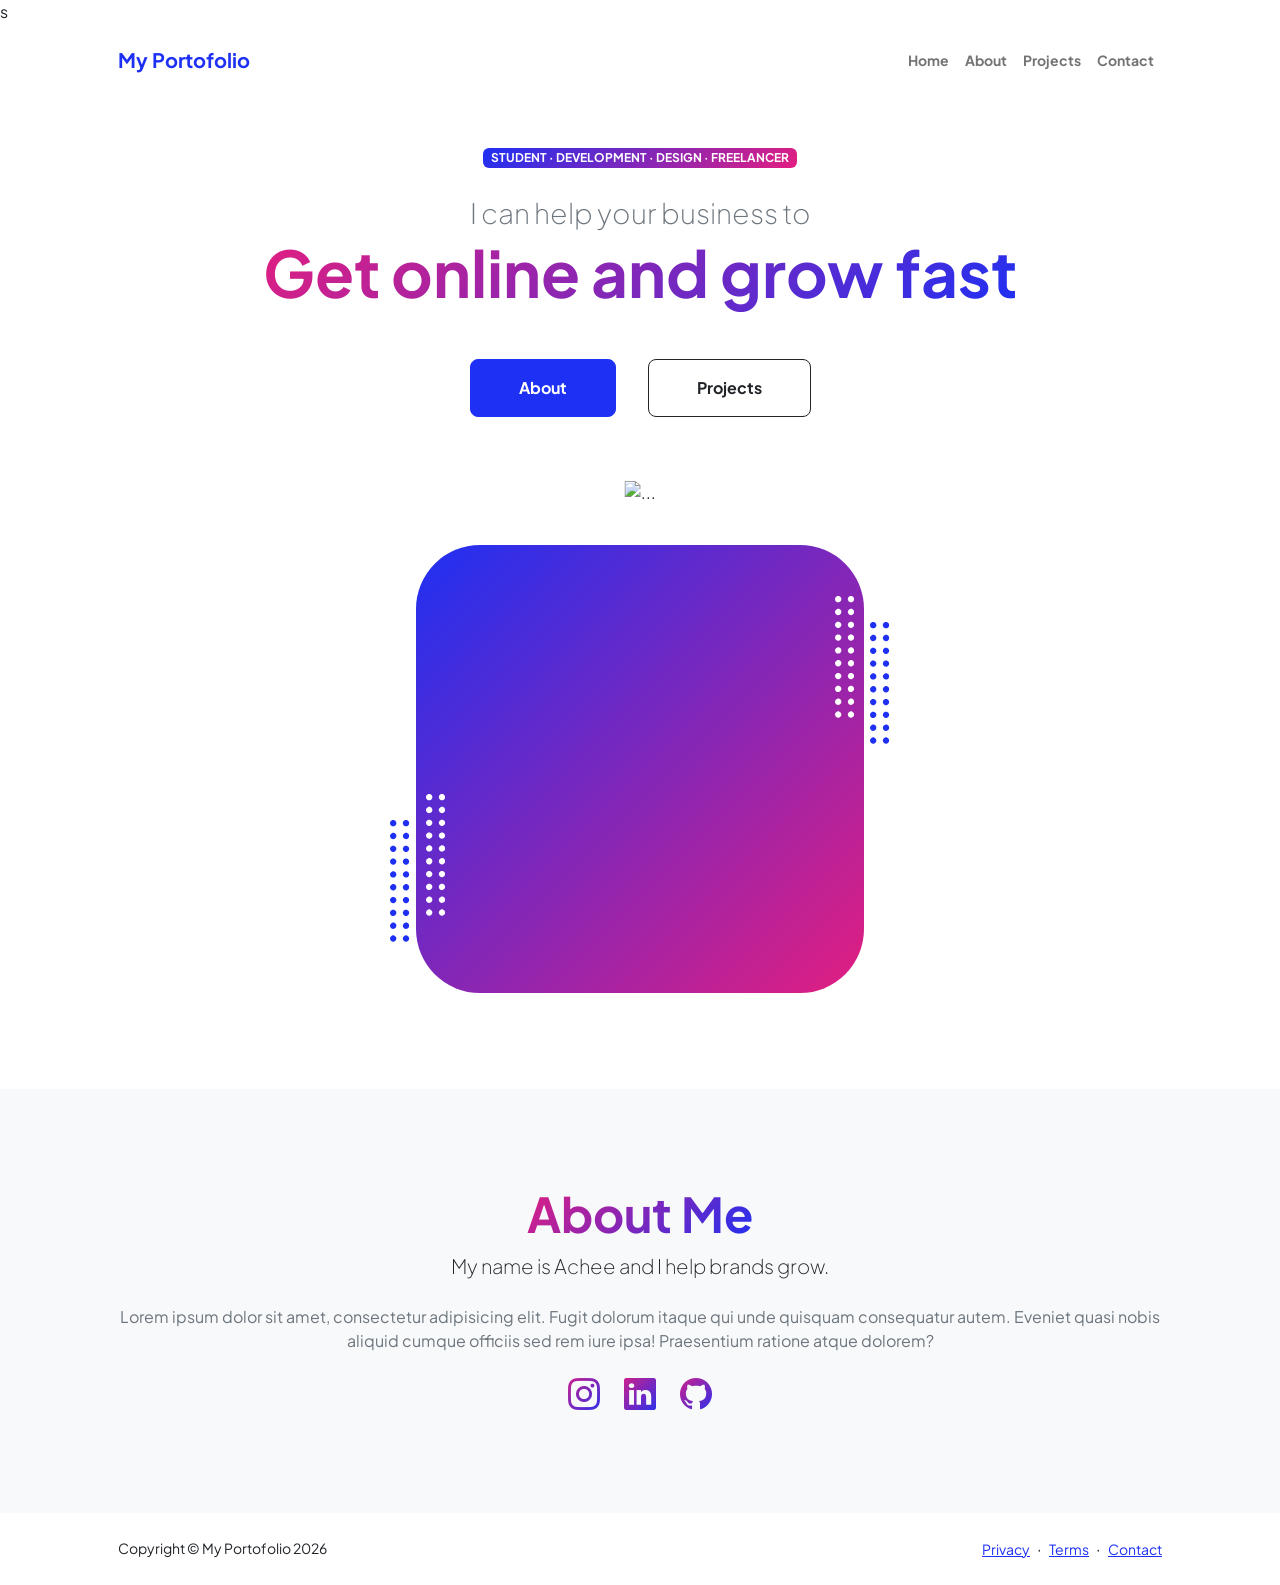
==== index.html @ d03a21a5 "first commit" ====
<!doctype html>
<html lang="en">
  <head>
    <meta charset="utf-8" />
    <meta name="viewport" content="width=device-width, initial-scale=1, shrink-to-fit=no" />
    <meta name="description" content="" />
    <meta name="author" content="" />
    <title>Achee| My Portofolio</title>
    <!-- Favicon-->
    <link rel="icon" type="image/x-icon" href="assets/favicon.ico" />
    <!-- Custom Google font-->
    <link rel="preconnect" href="https://fonts.googleapis.com" />
    <link rel="preconnect" href="https://fonts.gstatic.com" crossorigin />
    <link
      href="https://fonts.googleapis.com/css2?family=Plus+Jakarta+Sans:wght@100;200;300;400;500;600;700;800;900&amp;display=swap"
      rel="stylesheet"
    />s
    <!-- Bootstrap icons-->
    <link
      href="https://cdn.jsdelivr.net/npm/bootstrap-icons@1.8.1/font/bootstrap-icons.css"
      rel="stylesheet"
    />
    <!-- Core theme CSS (includes Bootstrap)-->
    <link href="css/styles.css" rel="stylesheet" />
  </head>
  <body class="d-flex flex-column h-100">
    <main class="flex-shrink-0">
      <!-- Navigation-->
      <nav class="navbar navbar-expand-lg navbar-light bg-white py-3">
        <div class="container px-5">
          <a class="navbar-brand" href="index.html"
            ><span class="fw-bolder text-primary">My Portofolio</span></a
          > 
          <button
            class="navbar-toggler"
            type="button"
            data-bs-toggle="collapse"
            data-bs-target="#navbarSupportedContent"
            aria-controls="navbarSupportedContent"
            aria-expanded="false"
            aria-label="Toggle navigation"
          >
            <span class="navbar-toggler-icon"></span>
          </button>
          <div class="collapse navbar-collapse" id="navbarSupportedContent">
            <ul class="navbar-nav ms-auto mb-2 mb-lg-0 small fw-bolder">
              <li class="nav-item"><a class="nav-link" href="index.html">Home</a></li>
              <li class="nav-item"><a class="nav-link" href="about.html">About</a></li>
              <li class="nav-item"><a class="nav-link" href="projects.html">Projects</a></li>
              <li class="nav-item"><a class="nav-link" href="contact.html">Contact</a></li>
            </ul>
          </div>
        </div>
      </nav>
      <!-- Header-->
      <header class="py-5">
        <div class="container px-5 pb-5">
          <div class="row gx-5 align-items-center">
            <div class="col-xxl-5">
              <!-- Header text content-->
              <div class="text-center text-xxl-start">
                <div class="badge bg-gradient-primary-to-secondary text-white mb-4">
                  <div class="text-uppercase">
                    Student &middot; Development &middot; Design &middot; Freelancer
                  </div>
                </div>
                <div class="fs-3 fw-light text-muted">I can help your business to</div>
                <h1 class="display-3 fw-bolder mb-5">
                  <span class="text-gradient d-inline">Get online and grow fast</span>
                </h1>
                <div
                  class="d-grid gap-3 d-sm-flex justify-content-sm-center justify-content-xxl-start mb-3"
                >
                  <a
                    class="btn btn-primary btn-lg px-5 py-3 me-sm-3 fs-6 fw-bolder"
                    href="about.html"
                    >About</a
                  >
                  <a
                    class="btn btn-outline-dark btn-lg px-5 py-3 fs-6 fw-bolder"
                    href="projects.html"
                    >Projects</a
                  >
                </div>
              </div>
            </div>
            <div class="col-xxl-7">
              <!-- Header profile picture-->
              <div class="d-flex justify-content-center mt-5 mt-xxl-0">
                <div class="profile bg-gradient-primary-to-secondary">
                  <!-- TIP: For best results, use a photo with a transparent background like the demo example below-->
                  <!-- Watch a tutorial on how to do this on YouTube (link)-->
                  <img class="profile-img" src="c:\Users\HP VICTUS\AppData\Local\Packages\5319275A.WhatsAppDesktop_cv1g1gvanyjgm\LocalState\sessions\3BB9A471DEFEC495A48694812726B8157A3056C8\transfers\2026-37\WhatsApp Image 2026-09-12 at 15.22.55.jpeg" alt="..." />
                  <div class="dots-1">
                    <!-- SVG Dots-->
                    <svg
                      version="1.1"
                      xmlns="http://www.w3.org/2000/svg"
                      xmlns:xlink="http://www.w3.org/1999/xlink"
                      x="0px"
                      y="0px"
                      viewBox="0 0 191.6 1215.4"
                      style="enable-background: new 0 0 191.6 1215.4"
                      xml:space="preserve"
                    >
                      <g transform="translate(0.000000,1280.000000) scale(0.100000,-0.100000)">
                        <path
                          d="M227.7,12788.6c-105-35-200-141-222-248c-43-206,163-412,369-369c155,32,275,190,260,339c-11,105-90,213-190,262        C383.7,12801.6,289.7,12808.6,227.7,12788.6z"
                        ></path>
                        <path
                          d="M1507.7,12788.6c-151-50-253-216-222-362c25-119,136-230,254-255c194-41,395,142,375,339c-11,105-90,213-190,262        C1663.7,12801.6,1569.7,12808.6,1507.7,12788.6z"
                        ></path>
                        <path
                          d="M227.7,11508.6c-105-35-200-141-222-248c-43-206,163-412,369-369c155,32,275,190,260,339c-11,105-90,213-190,262        C383.7,11521.6,289.7,11528.6,227.7,11508.6z"
                        ></path>
                        <path
                          d="M1507.7,11508.6c-151-50-253-216-222-362c25-119,136-230,254-255c194-41,395,142,375,339c-11,105-90,213-190,262        C1663.7,11521.6,1569.7,11528.6,1507.7,11508.6z"
                        ></path>
                        <path
                          d="M227.7,10228.6c-105-35-200-141-222-248c-43-206,163-412,369-369c155,32,275,190,260,339c-11,105-90,213-190,262        C383.7,10241.6,289.7,10248.6,227.7,10228.6z"
                        ></path>
                        <path
                          d="M1507.7,10228.6c-105-35-200-141-222-248c-43-206,163-412,369-369c155,32,275,190,260,339c-11,105-90,213-190,262        C1663.7,10241.6,1569.7,10248.6,1507.7,10228.6z"
                        ></path>
                        <path
                          d="M227.7,8948.6c-105-35-200-141-222-248c-43-206,163-412,369-369c155,32,275,190,260,339c-11,105-90,213-190,262        C383.7,8961.6,289.7,8968.6,227.7,8948.6z"
                        ></path>
                        <path
                          d="M1507.7,8948.6c-105-35-200-141-222-248c-43-206,163-412,369-369c155,32,275,190,260,339c-11,105-90,213-190,262        C1663.7,8961.6,1569.7,8968.6,1507.7,8948.6z"
                        ></path>
                        <path
                          d="M227.7,7668.6c-105-35-200-141-222-248c-43-206,163-412,369-369c155,32,275,190,260,339c-11,105-90,213-190,262        C383.7,7681.6,289.7,7688.6,227.7,7668.6z"
                        ></path>
                        <path
                          d="M1507.7,7668.6c-105-35-200-141-222-248c-43-206,163-412,369-369c155,32,275,190,260,339c-11,105-90,213-190,262        C1663.7,7681.6,1569.7,7688.6,1507.7,7668.6z"
                        ></path>
                        <path
                          d="M227.7,6388.6c-105-35-200-141-222-248c-43-206,163-412,369-369c155,32,275,190,260,339c-11,105-90,213-190,262        C383.7,6401.6,289.7,6408.6,227.7,6388.6z"
                        ></path>
                        <path
                          d="M1507.7,6388.6c-105-35-200-141-222-248c-43-206,163-412,369-369c155,32,275,190,260,339c-11,105-90,213-190,262        C1663.7,6401.6,1569.7,6408.6,1507.7,6388.6z"
                        ></path>
                        <path
                          d="M227.7,5108.6c-105-35-200-141-222-248c-43-206,163-412,369-369c155,32,275,190,260,339c-11,105-90,213-190,262        C383.7,5121.6,289.7,5128.6,227.7,5108.6z"
                        ></path>
                        <path
                          d="M1507.7,5108.6c-105-35-200-141-222-248c-43-206,163-412,369-369c155,32,275,190,260,339c-11,105-90,213-190,262        C1663.7,5121.6,1569.7,5128.6,1507.7,5108.6z"
                        ></path>
                        <path
                          d="M227.7,3828.6c-105-35-200-141-222-248c-43-206,163-412,369-369c155,32,275,190,260,339c-11,105-90,213-190,262        C383.7,3841.6,289.7,3848.6,227.7,3828.6z"
                        ></path>
                        <path
                          d="M1507.7,3828.6c-105-35-200-141-222-248c-43-206,163-412,369-369c155,32,275,190,260,339c-11,105-90,213-190,262        C1663.7,3841.6,1569.7,3848.6,1507.7,3828.6z"
                        ></path>
                        <path
                          d="M227.7,2548.6c-105-35-200-141-222-248c-43-206,163-412,369-369c155,32,275,190,260,339c-11,105-90,213-190,262        C383.7,2561.6,289.7,2568.6,227.7,2548.6z"
                        ></path>
                        <path
                          d="M1507.7,2548.6c-105-35-200-141-222-248c-43-206,163-412,369-369c155,32,275,190,260,339c-11,105-90,213-190,262        C1663.7,2561.6,1569.7,2568.6,1507.7,2548.6z"
                        ></path>
                        <path
                          d="M227.7,1268.6c-105-35-200-141-222-248c-43-206,163-412,369-369c155,32,275,190,260,339c-11,105-90,213-190,262        C383.7,1281.6,289.7,1288.6,227.7,1268.6z"
                        ></path>
                        <path
                          d="M1507.7,1268.6c-105-35-200-141-222-248c-43-206,163-412,369-369c155,32,275,190,260,339c-11,105-90,213-190,262        C1663.7,1281.6,1569.7,1288.6,1507.7,1268.6z"
                        ></path>
                      </g>
                    </svg>
                    <!-- END of SVG dots-->
                  </div>
                  <div class="dots-2">
                    <!-- SVG Dots-->
                    <svg
                      version="1.1"
                      xmlns="http://www.w3.org/2000/svg"
                      xmlns:xlink="http://www.w3.org/1999/xlink"
                      x="0px"
                      y="0px"
                      viewBox="0 0 191.6 1215.4"
                      style="enable-background: new 0 0 191.6 1215.4"
                      xml:space="preserve"
                    >
                      <g transform="translate(0.000000,1280.000000) scale(0.100000,-0.100000)">
                        <path
                          d="M227.7,12788.6c-105-35-200-141-222-248c-43-206,163-412,369-369c155,32,275,190,260,339c-11,105-90,213-190,262        C383.7,12801.6,289.7,12808.6,227.7,12788.6z"
                        ></path>
                        <path
                          d="M1507.7,12788.6c-151-50-253-216-222-362c25-119,136-230,254-255c194-41,395,142,375,339c-11,105-90,213-190,262        C1663.7,12801.6,1569.7,12808.6,1507.7,12788.6z"
                        ></path>
                        <path
                          d="M227.7,11508.6c-105-35-200-141-222-248c-43-206,163-412,369-369c155,32,275,190,260,339c-11,105-90,213-190,262        C383.7,11521.6,289.7,11528.6,227.7,11508.6z"
                        ></path>
                        <path
                          d="M1507.7,11508.6c-151-50-253-216-222-362c25-119,136-230,254-255c194-41,395,142,375,339c-11,105-90,213-190,262        C1663.7,11521.6,1569.7,11528.6,1507.7,11508.6z"
                        ></path>
                        <path
                          d="M227.7,10228.6c-105-35-200-141-222-248c-43-206,163-412,369-369c155,32,275,190,260,339c-11,105-90,213-190,262        C383.7,10241.6,289.7,10248.6,227.7,10228.6z"
                        ></path>
                        <path
                          d="M1507.7,10228.6c-105-35-200-141-222-248c-43-206,163-412,369-369c155,32,275,190,260,339c-11,105-90,213-190,262        C1663.7,10241.6,1569.7,10248.6,1507.7,10228.6z"
                        ></path>
                        <path
                          d="M227.7,8948.6c-105-35-200-141-222-248c-43-206,163-412,369-369c155,32,275,190,260,339c-11,105-90,213-190,262        C383.7,8961.6,289.7,8968.6,227.7,8948.6z"
                        ></path>
                        <path
                          d="M1507.7,8948.6c-105-35-200-141-222-248c-43-206,163-412,369-369c155,32,275,190,260,339c-11,105-90,213-190,262        C1663.7,8961.6,1569.7,8968.6,1507.7,8948.6z"
                        ></path>
                        <path
                          d="M227.7,7668.6c-105-35-200-141-222-248c-43-206,163-412,369-369c155,32,275,190,260,339c-11,105-90,213-190,262        C383.7,7681.6,289.7,7688.6,227.7,7668.6z"
                        ></path>
                        <path
                          d="M1507.7,7668.6c-105-35-200-141-222-248c-43-206,163-412,369-369c155,32,275,190,260,339c-11,105-90,213-190,262        C1663.7,7681.6,1569.7,7688.6,1507.7,7668.6z"
                        ></path>
                        <path
                          d="M227.7,6388.6c-105-35-200-141-222-248c-43-206,163-412,369-369c155,32,275,190,260,339c-11,105-90,213-190,262        C383.7,6401.6,289.7,6408.6,227.7,6388.6z"
                        ></path>
                        <path
                          d="M1507.7,6388.6c-105-35-200-141-222-248c-43-206,163-412,369-369c155,32,275,190,260,339c-11,105-90,213-190,262        C1663.7,6401.6,1569.7,6408.6,1507.7,6388.6z"
                        ></path>
                        <path
                          d="M227.7,5108.6c-105-35-200-141-222-248c-43-206,163-412,369-369c155,32,275,190,260,339c-11,105-90,213-190,262        C383.7,5121.6,289.7,5128.6,227.7,5108.6z"
                        ></path>
                        <path
                          d="M1507.7,5108.6c-105-35-200-141-222-248c-43-206,163-412,369-369c155,32,275,190,260,339c-11,105-90,213-190,262        C1663.7,5121.6,1569.7,5128.6,1507.7,5108.6z"
                        ></path>
                        <path
                          d="M227.7,3828.6c-105-35-200-141-222-248c-43-206,163-412,369-369c155,32,275,190,260,339c-11,105-90,213-190,262        C383.7,3841.6,289.7,3848.6,227.7,3828.6z"
                        ></path>
                        <path
                          d="M1507.7,3828.6c-105-35-200-141-222-248c-43-206,163-412,369-369c155,32,275,190,260,339c-11,105-90,213-190,262        C1663.7,3841.6,1569.7,3848.6,1507.7,3828.6z"
                        ></path>
                        <path
                          d="M227.7,2548.6c-105-35-200-141-222-248c-43-206,163-412,369-369c155,32,275,190,260,339c-11,105-90,213-190,262        C383.7,2561.6,289.7,2568.6,227.7,2548.6z"
                        ></path>
                        <path
                          d="M1507.7,2548.6c-105-35-200-141-222-248c-43-206,163-412,369-369c155,32,275,190,260,339c-11,105-90,213-190,262        C1663.7,2561.6,1569.7,2568.6,1507.7,2548.6z"
                        ></path>
                        <path
                          d="M227.7,1268.6c-105-35-200-141-222-248c-43-206,163-412,369-369c155,32,275,190,260,339c-11,105-90,213-190,262        C383.7,1281.6,289.7,1288.6,227.7,1268.6z"
                        ></path>
                        <path
                          d="M1507.7,1268.6c-105-35-200-141-222-248c-43-206,163-412,369-369c155,32,275,190,260,339c-11,105-90,213-190,262        C1663.7,1281.6,1569.7,1288.6,1507.7,1268.6z"
                        ></path>
                      </g>
                    </svg>
                    <!-- END of SVG dots-->
                  </div>
                  <div class="dots-3">
                    <!-- SVG Dots-->
                    <svg
                      version="1.1"
                      xmlns="http://www.w3.org/2000/svg"
                      xmlns:xlink="http://www.w3.org/1999/xlink"
                      x="0px"
                      y="0px"
                      viewBox="0 0 191.6 1215.4"
                      style="enable-background: new 0 0 191.6 1215.4"
                      xml:space="preserve"
                    >
                      <g transform="translate(0.000000,1280.000000) scale(0.100000,-0.100000)">
                        <path
                          d="M227.7,12788.6c-105-35-200-141-222-248c-43-206,163-412,369-369c155,32,275,190,260,339c-11,105-90,213-190,262        C383.7,12801.6,289.7,12808.6,227.7,12788.6z"
                        ></path>
                        <path
                          d="M1507.7,12788.6c-151-50-253-216-222-362c25-119,136-230,254-255c194-41,395,142,375,339c-11,105-90,213-190,262        C1663.7,12801.6,1569.7,12808.6,1507.7,12788.6z"
                        ></path>
                        <path
                          d="M227.7,11508.6c-105-35-200-141-222-248c-43-206,163-412,369-369c155,32,275,190,260,339c-11,105-90,213-190,262        C383.7,11521.6,289.7,11528.6,227.7,11508.6z"
                        ></path>
                        <path
                          d="M1507.7,11508.6c-151-50-253-216-222-362c25-119,136-230,254-255c194-41,395,142,375,339c-11,105-90,213-190,262        C1663.7,11521.6,1569.7,11528.6,1507.7,11508.6z"
                        ></path>
                        <path
                          d="M227.7,10228.6c-105-35-200-141-222-248c-43-206,163-412,369-369c155,32,275,190,260,339c-11,105-90,213-190,262        C383.7,10241.6,289.7,10248.6,227.7,10228.6z"
                        ></path>
                        <path
                          d="M1507.7,10228.6c-105-35-200-141-222-248c-43-206,163-412,369-369c155,32,275,190,260,339c-11,105-90,213-190,262        C1663.7,10241.6,1569.7,10248.6,1507.7,10228.6z"
                        ></path>
                        <path
                          d="M227.7,8948.6c-105-35-200-141-222-248c-43-206,163-412,369-369c155,32,275,190,260,339c-11,105-90,213-190,262        C383.7,8961.6,289.7,8968.6,227.7,8948.6z"
                        ></path>
                        <path
                          d="M1507.7,8948.6c-105-35-200-141-222-248c-43-206,163-412,369-369c155,32,275,190,260,339c-11,105-90,213-190,262        C1663.7,8961.6,1569.7,8968.6,1507.7,8948.6z"
                        ></path>
                        <path
                          d="M227.7,7668.6c-105-35-200-141-222-248c-43-206,163-412,369-369c155,32,275,190,260,339c-11,105-90,213-190,262        C383.7,7681.6,289.7,7688.6,227.7,7668.6z"
                        ></path>
                        <path
                          d="M1507.7,7668.6c-105-35-200-141-222-248c-43-206,163-412,369-369c155,32,275,190,260,339c-11,105-90,213-190,262        C1663.7,7681.6,1569.7,7688.6,1507.7,7668.6z"
                        ></path>
                        <path
                          d="M227.7,6388.6c-105-35-200-141-222-248c-43-206,163-412,369-369c155,32,275,190,260,339c-11,105-90,213-190,262        C383.7,6401.6,289.7,6408.6,227.7,6388.6z"
                        ></path>
                        <path
                          d="M1507.7,6388.6c-105-35-200-141-222-248c-43-206,163-412,369-369c155,32,275,190,260,339c-11,105-90,213-190,262        C1663.7,6401.6,1569.7,6408.6,1507.7,6388.6z"
                        ></path>
                        <path
                          d="M227.7,5108.6c-105-35-200-141-222-248c-43-206,163-412,369-369c155,32,275,190,260,339c-11,105-90,213-190,262        C383.7,5121.6,289.7,5128.6,227.7,5108.6z"
                        ></path>
                        <path
                          d="M1507.7,5108.6c-105-35-200-141-222-248c-43-206,163-412,369-369c155,32,275,190,260,339c-11,105-90,213-190,262        C1663.7,5121.6,1569.7,5128.6,1507.7,5108.6z"
                        ></path>
                        <path
                          d="M227.7,3828.6c-105-35-200-141-222-248c-43-206,163-412,369-369c155,32,275,190,260,339c-11,105-90,213-190,262        C383.7,3841.6,289.7,3848.6,227.7,3828.6z"
                        ></path>
                        <path
                          d="M1507.7,3828.6c-105-35-200-141-222-248c-43-206,163-412,369-369c155,32,275,190,260,339c-11,105-90,213-190,262        C1663.7,3841.6,1569.7,3848.6,1507.7,3828.6z"
                        ></path>
                        <path
                          d="M227.7,2548.6c-105-35-200-141-222-248c-43-206,163-412,369-369c155,32,275,190,260,339c-11,105-90,213-190,262        C383.7,2561.6,289.7,2568.6,227.7,2548.6z"
                        ></path>
                        <path
                          d="M1507.7,2548.6c-105-35-200-141-222-248c-43-206,163-412,369-369c155,32,275,190,260,339c-11,105-90,213-190,262        C1663.7,2561.6,1569.7,2568.6,1507.7,2548.6z"
                        ></path>
                        <path
                          d="M227.7,1268.6c-105-35-200-141-222-248c-43-206,163-412,369-369c155,32,275,190,260,339c-11,105-90,213-190,262        C383.7,1281.6,289.7,1288.6,227.7,1268.6z"
                        ></path>
                        <path
                          d="M1507.7,1268.6c-105-35-200-141-222-248c-43-206,163-412,369-369c155,32,275,190,260,339c-11,105-90,213-190,262        C1663.7,1281.6,1569.7,1288.6,1507.7,1268.6z"
                        ></path>
                      </g>
                    </svg>
                    <!-- END of SVG dots-->
                  </div>
                  <div class="dots-4">
                    <!-- SVG Dots-->
                    <svg
                      version="1.1"
                      xmlns="http://www.w3.org/2000/svg"
                      xmlns:xlink="http://www.w3.org/1999/xlink"
                      x="0px"
                      y="0px"
                      viewBox="0 0 191.6 1215.4"
                      style="enable-background: new 0 0 191.6 1215.4"
                      xml:space="preserve"
                    >
                      <g transform="translate(0.000000,1280.000000) scale(0.100000,-0.100000)">
                        <path
                          d="M227.7,12788.6c-105-35-200-141-222-248c-43-206,163-412,369-369c155,32,275,190,260,339c-11,105-90,213-190,262        C383.7,12801.6,289.7,12808.6,227.7,12788.6z"
                        ></path>
                        <path
                          d="M1507.7,12788.6c-151-50-253-216-222-362c25-119,136-230,254-255c194-41,395,142,375,339c-11,105-90,213-190,262        C1663.7,12801.6,1569.7,12808.6,1507.7,12788.6z"
                        ></path>
                        <path
                          d="M227.7,11508.6c-105-35-200-141-222-248c-43-206,163-412,369-369c155,32,275,190,260,339c-11,105-90,213-190,262        C383.7,11521.6,289.7,11528.6,227.7,11508.6z"
                        ></path>
                        <path
                          d="M1507.7,11508.6c-151-50-253-216-222-362c25-119,136-230,254-255c194-41,395,142,375,339c-11,105-90,213-190,262        C1663.7,11521.6,1569.7,11528.6,1507.7,11508.6z"
                        ></path>
                        <path
                          d="M227.7,10228.6c-105-35-200-141-222-248c-43-206,163-412,369-369c155,32,275,190,260,339c-11,105-90,213-190,262        C383.7,10241.6,289.7,10248.6,227.7,10228.6z"
                        ></path>
                        <path
                          d="M1507.7,10228.6c-105-35-200-141-222-248c-43-206,163-412,369-369c155,32,275,190,260,339c-11,105-90,213-190,262        C1663.7,10241.6,1569.7,10248.6,1507.7,10228.6z"
                        ></path>
                        <path
                          d="M227.7,8948.6c-105-35-200-141-222-248c-43-206,163-412,369-369c155,32,275,190,260,339c-11,105-90,213-190,262        C383.7,8961.6,289.7,8968.6,227.7,8948.6z"
                        ></path>
                        <path
                          d="M1507.7,8948.6c-105-35-200-141-222-248c-43-206,163-412,369-369c155,32,275,190,260,339c-11,105-90,213-190,262        C1663.7,8961.6,1569.7,8968.6,1507.7,8948.6z"
                        ></path>
                        <path
                          d="M227.7,7668.6c-105-35-200-141-222-248c-43-206,163-412,369-369c155,32,275,190,260,339c-11,105-90,213-190,262        C383.7,7681.6,289.7,7688.6,227.7,7668.6z"
                        ></path>
                        <path
                          d="M1507.7,7668.6c-105-35-200-141-222-248c-43-206,163-412,369-369c155,32,275,190,260,339c-11,105-90,213-190,262        C1663.7,7681.6,1569.7,7688.6,1507.7,7668.6z"
                        ></path>
                        <path
                          d="M227.7,6388.6c-105-35-200-141-222-248c-43-206,163-412,369-369c155,32,275,190,260,339c-11,105-90,213-190,262        C383.7,6401.6,289.7,6408.6,227.7,6388.6z"
                        ></path>
                        <path
                          d="M1507.7,6388.6c-105-35-200-141-222-248c-43-206,163-412,369-369c155,32,275,190,260,339c-11,105-90,213-190,262        C1663.7,6401.6,1569.7,6408.6,1507.7,6388.6z"
                        ></path>
                        <path
                          d="M227.7,5108.6c-105-35-200-141-222-248c-43-206,163-412,369-369c155,32,275,190,260,339c-11,105-90,213-190,262        C383.7,5121.6,289.7,5128.6,227.7,5108.6z"
                        ></path>
                        <path
                          d="M1507.7,5108.6c-105-35-200-141-222-248c-43-206,163-412,369-369c155,32,275,190,260,339c-11,105-90,213-190,262        C1663.7,5121.6,1569.7,5128.6,1507.7,5108.6z"
                        ></path>
                        <path
                          d="M227.7,3828.6c-105-35-200-141-222-248c-43-206,163-412,369-369c155,32,275,190,260,339c-11,105-90,213-190,262        C383.7,3841.6,289.7,3848.6,227.7,3828.6z"
                        ></path>
                        <path
                          d="M1507.7,3828.6c-105-35-200-141-222-248c-43-206,163-412,369-369c155,32,275,190,260,339c-11,105-90,213-190,262        C1663.7,3841.6,1569.7,3848.6,1507.7,3828.6z"
                        ></path>
                        <path
                          d="M227.7,2548.6c-105-35-200-141-222-248c-43-206,163-412,369-369c155,32,275,190,260,339c-11,105-90,213-190,262        C383.7,2561.6,289.7,2568.6,227.7,2548.6z"
                        ></path>
                        <path
                          d="M1507.7,2548.6c-105-35-200-141-222-248c-43-206,163-412,369-369c155,32,275,190,260,339c-11,105-90,213-190,262        C1663.7,2561.6,1569.7,2568.6,1507.7,2548.6z"
                        ></path>
                        <path
                          d="M227.7,1268.6c-105-35-200-141-222-248c-43-206,163-412,369-369c155,32,275,190,260,339c-11,105-90,213-190,262        C383.7,1281.6,289.7,1288.6,227.7,1268.6z"
                        ></path>
                        <path
                          d="M1507.7,1268.6c-105-35-200-141-222-248c-43-206,163-412,369-369c155,32,275,190,260,339c-11,105-90,213-190,262        C1663.7,1281.6,1569.7,1288.6,1507.7,1268.6z"
                        ></path>
                      </g>
                    </svg>
                    <!-- END of SVG dots-->
                  </div>
                </div>
              </div>
            </div>
          </div>
        </div>
      </header>
      <!-- About Section-->
      <section class="bg-light py-5">
        <div class="container px-5">
          <div class="row gx-5 justify-content-center">
            <div class="col-xxl-8">
              <div class="text-center my-5">
                <h2 class="display-5 fw-bolder">
                  <span class="text-gradient d-inline">About Me</span>
                </h2>
                <p class="lead fw-light mb-4">My name is Achee and I help brands grow.</p>
                <p class="text-muted">
                  Lorem ipsum dolor sit amet, consectetur adipisicing elit. Fugit dolorum itaque qui
                  unde quisquam consequatur autem. Eveniet quasi nobis aliquid cumque officiis sed
                  rem iure ipsa! Praesentium ratione atque dolorem?
                </p>
                <div class="d-flex justify-content-center fs-2 gap-4">
                  <a class="text-gradient" href="https://www.instagram.com/zzyedd_?stkn=enpnbW42YTg1MWU2"
                    ><i class="bi bi-instagram"></i
                  ></a>
                  <a class="text-gradient" href="#!"><i class="bi bi-linkedin"></i></a>
                  <a class="text-gradient" href="#!"><i class="bi bi-github"></i></a>
                </div>
              </div>
            </div>
          </div>
        </div>
      </section>
    </main>
    <!-- Footer-->
    <footer class="bg-white py-4 mt-auto">
      <div class="container px-5">
        <div class="row align-items-center justify-content-between flex-column flex-sm-row">
          <div class="col-auto">
            <div class="small m-0">Copyright &copy; My Portofolio 2026</div>
          </div>
          <div class="col-auto">
            <a class="small" href="#!">Privacy</a>
            <span class="mx-1">&middot;</span>
            <a class="small" href="#!">Terms</a>
            <span class="mx-1">&middot;</span>
            <a class="small" href="#!">Contact</a>
          </div>
        </div>
      </div>
    </footer>
    <!-- Bootstrap core JS-->
    <script src="https://cdn.jsdelivr.net/npm/bootstrap@5.2.3/dist/js/bootstrap.bundle.min.js"></script>
    <!-- Core theme JS-->
    <script src="js/scripts.js"></script>
  </body>
</html>
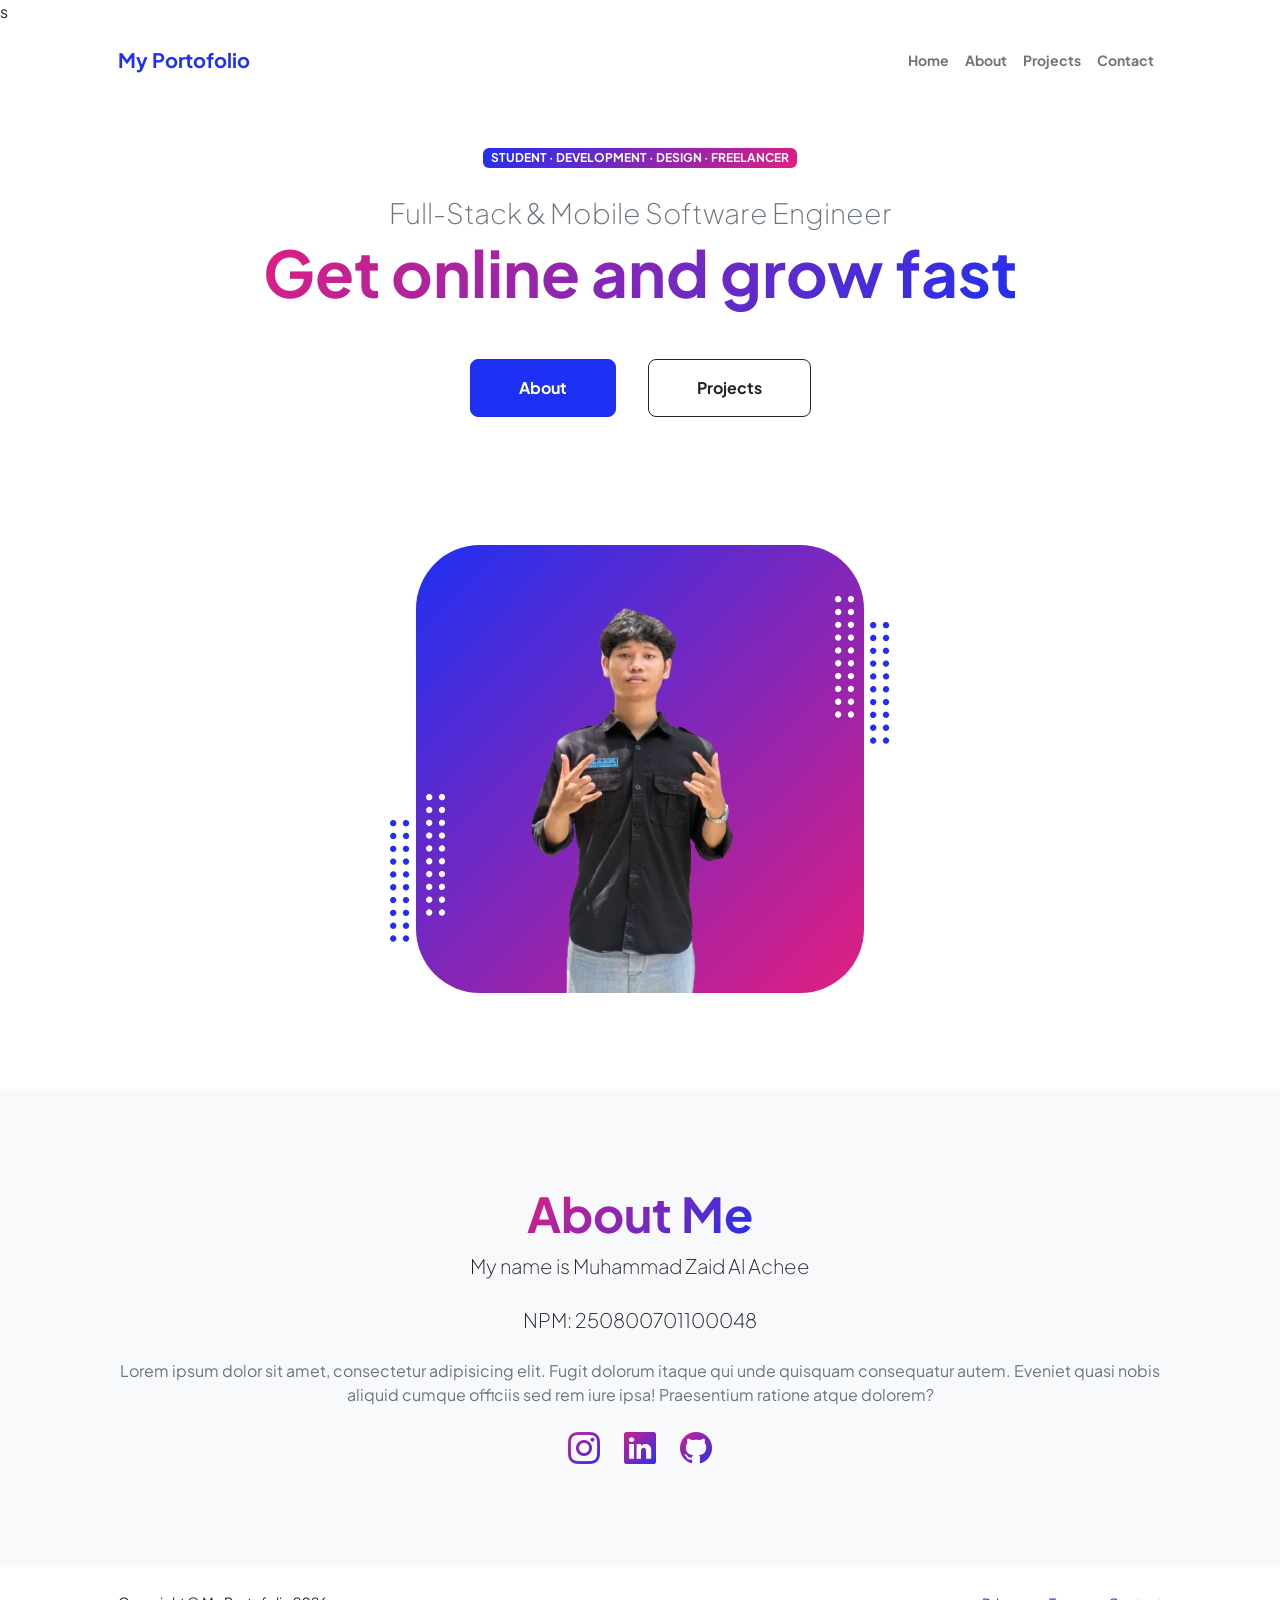
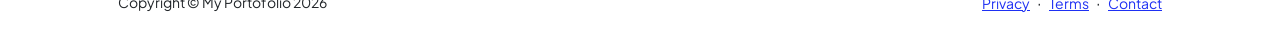
==== commit 3f2d8d32: "update" ====
--- a/index.html
+++ b/index.html
@@ -64,7 +64,7 @@
                     Student &middot; Development &middot; Design &middot; Freelancer
                   </div>
                 </div>
-                <div class="fs-3 fw-light text-muted">I can help your business to</div>
+                <div class="fs-3 fw-light text-muted">Full-Stack & Mobile Software Engineer</div>
                 <h1 class="display-3 fw-bolder mb-5">
                   <span class="text-gradient d-inline">Get online and grow fast</span>
                 </h1>
@@ -90,7 +90,7 @@
                 <div class="profile bg-gradient-primary-to-secondary">
                   <!-- TIP: For best results, use a photo with a transparent background like the demo example below-->
                   <!-- Watch a tutorial on how to do this on YouTube (link)-->
-                  <img class="profile-img" src="c:\Users\HP VICTUS\AppData\Local\Packages\5319275A.WhatsAppDesktop_cv1g1gvanyjgm\LocalState\sessions\3BB9A471DEFEC495A48694812726B8157A3056C8\transfers\2026-37\WhatsApp Image 2026-09-12 at 15.22.55.jpeg" alt="..." />
+                  <img class="profile-img" src="assets/achee.png" alt="..." />
                   <div class="dots-1">
                     <!-- SVG Dots-->
                     <svg
@@ -414,7 +414,8 @@
                 <h2 class="display-5 fw-bolder">
                   <span class="text-gradient d-inline">About Me</span>
                 </h2>
-                <p class="lead fw-light mb-4">My name is Achee and I help brands grow.</p>
+                <p class="lead fw-light mb-4">My name is Muhammad Zaid Al Achee</p>
+                <p class="lead fw-light mb-4">NPM: 250800701100048</p>
                 <p class="text-muted">
                   Lorem ipsum dolor sit amet, consectetur adipisicing elit. Fugit dolorum itaque qui
                   unde quisquam consequatur autem. Eveniet quasi nobis aliquid cumque officiis sed
